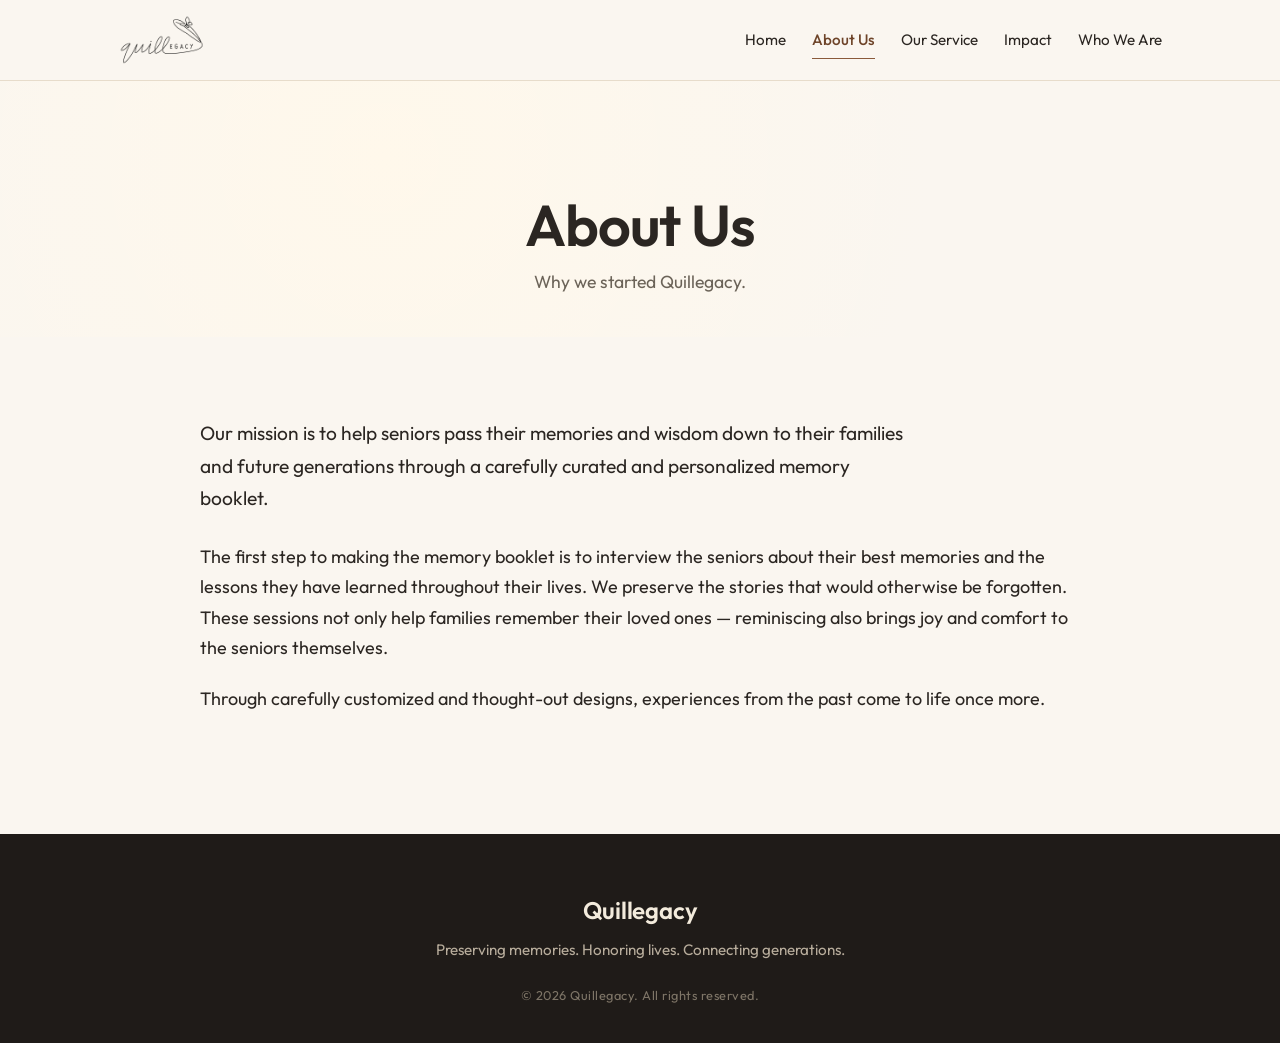
==== about.html @ b941f5f4 "Version 2" ====
<!DOCTYPE html>
<html lang="en">
<head>
  <meta charset="UTF-8" />
  <meta name="viewport" content="width=device-width, initial-scale=1.0" />
  <title>About Us — Quillegacy</title>
  <meta name="description" content="Our mission is to help seniors pass their memories and wisdom down to their families through personalized memory booklets." />
  <link rel="stylesheet" href="style.css" />
  <link rel="preconnect" href="https://fonts.googleapis.com">
  <link rel="preconnect" href="https://fonts.gstatic.com" crossorigin>
  <link href="https://fonts.googleapis.com/css2?family=Outfit:wght@300;400;500;600;700&display=swap" rel="stylesheet">
</head>
<body>

  <header class="nav">
    <div class="nav-inner">
      <a href="index.html" class="logo" aria-label="Quillegacy home">
        <img src="images/quillegacy-logo.png" alt="Quillegacy" />
      </a>
      <nav>
        <a href="index.html">Home</a>
        <a href="about.html" aria-current="page">About Us</a>
        <a href="services.html">Our Service</a>
        <a href="impact.html">Impact</a>
        <a href="team.html">Who We Are</a>
      </nav>
    </div>
  </header>

  <section class="page-header">
    <div class="container">
      <h1>About Us</h1>
      <p class="page-sub">Why we started Quillegacy.</p>
    </div>
  </section>

  <section class="section section-light">
    <div class="container">
      <p class="lead">
        Our mission is to help seniors pass their memories and wisdom down to their
        families and future generations through a carefully curated and personalized
        memory booklet.
      </p>
      <p>
        The first step to making the memory booklet is to interview the seniors about
        their best memories and the lessons they have learned throughout their lives.
        We preserve the stories that would otherwise be forgotten. These sessions not
        only help families remember their loved ones — reminiscing also brings joy
        and comfort to the seniors themselves.
      </p>
      <p>
        Through carefully customized and thought-out designs, experiences from the
        past come to life once more.
      </p>
    </div>
  </section>

  <footer class="footer">
    <div class="container">
      <p class="footer-brand">Quillegacy</p>
      <p class="footer-tag">Preserving memories. Honoring lives. Connecting generations.</p>
      <p class="footer-copy">&copy; 2026 Quillegacy. All rights reserved.</p>
    </div>
  </footer>

</body>
</html>
---- style.css ----
/* =========================================================
   Quillegacy — Stylesheet
   Edit the colors and fonts here to change the whole site.
   ========================================================= */

:root {
  /* Color palette — warm, gentle, legacy-inspired */
  --cream:      #faf6f0;   /* page background */
  --warm:       #f3ebdc;   /* alternating section background */
  --ink:        #2b2622;   /* main text color */
  --muted:      #6b6358;   /* secondary text */
  --accent:     #8a5a3b;   /* buttons & highlights */
  --accent-dk:  #6e4429;   /* hover color */
  --line:       #e7dccb;   /* subtle borders */

  /* Font — Outfit is the closest free match to Canva's "Now".
     To swap in the real "Now" font, see README.md.            */
  --font: 'Outfit', -apple-system, BlinkMacSystemFont, 'Segoe UI',
          Roboto, 'Helvetica Neue', Arial, sans-serif;
}

/* ---------- Base ---------- */

* { box-sizing: border-box; }

html { scroll-behavior: smooth; }

body {
  margin: 0;
  font-family: var(--font);
  font-weight: 400;
  font-size: 18px;
  line-height: 1.7;
  color: var(--ink);
  background: var(--cream);
  -webkit-font-smoothing: antialiased;
  -moz-osx-font-smoothing: grayscale;
}

h1, h2, h3 {
  font-family: var(--font);
  font-weight: 600;
  letter-spacing: -0.015em;
  line-height: 1.18;
  margin: 0 0 0.6em;
  color: var(--ink);
}

h1 { font-size: clamp(2.2rem, 5vw, 3.6rem); font-weight: 600; }
h2 { font-size: clamp(1.7rem, 3.4vw, 2.4rem); }
h3 { font-size: 1.25rem; font-weight: 600; }

p { margin: 0 0 1.1em; }

a { color: var(--accent); text-decoration: none; }
a:hover { color: var(--accent-dk); }

.center { text-align: center; }

/* ---------- Navigation ---------- */

.nav {
  position: sticky;
  top: 0;
  z-index: 50;
  background: rgba(250, 246, 240, 0.92);
  backdrop-filter: saturate(160%) blur(10px);
  border-bottom: 1px solid var(--line);
}

.nav-inner {
  max-width: 1100px;
  margin: 0 auto;
  padding: 14px 28px;
  display: flex;
  align-items: center;
  justify-content: space-between;
  gap: 24px;
}

.logo {
  display: inline-flex;
  align-items: center;
  flex-shrink: 0;
}
.logo img {
  height: 52px;
  width: auto;
  display: block;
}

.nav nav {
  display: flex;
  flex-wrap: wrap;
  gap: 26px;
  justify-content: flex-end;
}

.nav nav a {
  font-size: 0.95rem;
  font-weight: 400;
  color: var(--ink);
  position: relative;
  padding: 4px 0;
}

.nav nav a::after {
  content: "";
  position: absolute;
  left: 0; bottom: -2px;
  width: 0; height: 1px;
  background: var(--accent);
  transition: width 0.25s ease;
}

.nav nav a:hover::after { width: 100%; }

.nav nav a[aria-current="page"] {
  color: var(--accent-dk);
  font-weight: 500;
}
.nav nav a[aria-current="page"]::after {
  width: 100%;
}

/* ---------- Landing Hero ---------- */

.hero {
  min-height: 82vh;
  display: flex;
  align-items: center;
  justify-content: center;
  padding: 80px 28px;
  background:
    radial-gradient(circle at 20% 20%, #fff8eb 0%, transparent 55%),
    radial-gradient(circle at 80% 70%, #f0e3cc 0%, transparent 60%),
    var(--cream);
}

.hero-content {
  max-width: 780px;
  text-align: center;
}

.hero h1 {
  font-weight: 600;
  letter-spacing: -0.02em;
}

.tagline {
  font-size: 1.12rem;
  color: var(--muted);
  max-width: 620px;
  margin: 0 auto 2rem;
}

.hero-actions {
  display: flex;
  gap: 14px;
  justify-content: center;
  flex-wrap: wrap;
}

.btn {
  display: inline-block;
  padding: 13px 32px;
  background: var(--accent);
  color: #fff;
  border-radius: 999px;
  font-size: 0.95rem;
  font-weight: 500;
  letter-spacing: 0.01em;
  transition: background 0.2s ease, transform 0.2s ease, box-shadow 0.2s ease;
}
.btn:hover {
  background: var(--accent-dk);
  color: #fff;
  transform: translateY(-1px);
  box-shadow: 0 10px 22px rgba(110, 68, 41, 0.18);
}
.btn-ghost {
  background: transparent;
  color: var(--accent);
  border: 1px solid var(--accent);
}
.btn-ghost:hover {
  background: var(--accent);
  color: #fff;
}

/* ---------- Page header (inner pages) ---------- */

.page-header {
  padding: 110px 28px 40px;
  background:
    radial-gradient(circle at 30% 30%, #fff8eb 0%, transparent 60%),
    var(--cream);
  text-align: center;
}

.page-header h1 {
  margin-bottom: 8px;
}

.page-sub {
  color: var(--muted);
  font-size: 1.1rem;
  margin: 0;
}

/* ---------- Sections ---------- */

.section {
  padding: 80px 28px 100px;
}

.section-light { background: var(--cream); }
.section-warm  { background: var(--warm); }

.container {
  max-width: 880px;
  margin: 0 auto;
}

.section h2 {
  position: relative;
  padding-bottom: 14px;
  margin-bottom: 28px;
}
.section h2::after {
  content: "";
  display: block;
  width: 44px;
  height: 2px;
  background: var(--accent);
  margin-top: 14px;
  border-radius: 2px;
}
.section h2.center::after { margin-left: auto; margin-right: auto; }

.lead {
  font-size: 1.2rem;
  color: var(--ink);
  font-weight: 400;
  margin-bottom: 1.4em;
  max-width: 720px;
}

/* ---------- Landing tile grid ---------- */

.tile-grid {
  display: grid;
  grid-template-columns: repeat(auto-fit, minmax(220px, 1fr));
  gap: 20px;
  margin-top: 40px;
}

.tile {
  display: block;
  background: var(--cream);
  border: 1px solid var(--line);
  border-radius: 14px;
  padding: 28px 26px 24px;
  color: var(--ink);
  transition: transform 0.25s ease, box-shadow 0.25s ease, border-color 0.25s ease;
  position: relative;
}
.tile:hover {
  transform: translateY(-4px);
  box-shadow: 0 14px 30px rgba(60, 40, 20, 0.08);
  border-color: var(--accent);
  color: var(--ink);
}
.tile h3 {
  color: var(--accent-dk);
  margin-bottom: 8px;
}
.tile p {
  margin: 0;
  color: var(--muted);
  font-size: 0.98rem;
}
.tile-arrow {
  display: inline-block;
  margin-top: 14px;
  color: var(--accent);
  font-size: 1.1rem;
  transition: transform 0.2s ease;
}
.tile:hover .tile-arrow { transform: translateX(4px); }

/* ---------- Impact cards ---------- */

.impact-grid {
  display: grid;
  grid-template-columns: repeat(auto-fit, minmax(240px, 1fr));
  gap: 22px;
  margin-top: 36px;
}

.impact-card {
  background: var(--cream);
  padding: 30px 26px;
  border-radius: 14px;
  border: 1px solid var(--line);
  transition: transform 0.25s ease, box-shadow 0.25s ease;
}
.impact-card:hover {
  transform: translateY(-4px);
  box-shadow: 0 14px 30px rgba(60, 40, 20, 0.08);
}
.impact-card h3 { color: var(--accent-dk); margin-bottom: 10px; }
.impact-card p  { margin: 0; color: var(--muted); font-size: 1rem; }

/* ---------- Value list (Our Service page) ---------- */

.value-list {
  margin-top: 36px;
  display: grid;
  gap: 0;
}

.value-item {
  padding: 22px 0;
  border-bottom: 1px solid var(--line);
}
.value-item:last-child { border-bottom: none; }

.value-item h3 {
  color: var(--accent-dk);
  margin: 0 0 6px;
  font-size: 1.15rem;
}
.value-item p {
  margin: 0;
  color: var(--muted);
  font-size: 1rem;
  max-width: 680px;
}

/* ---------- Footer ---------- */

.footer {
  background: #1f1b18;
  color: #d7cdbe;
  padding: 56px 28px 36px;
  text-align: center;
}

.footer-brand {
  font-family: var(--font);
  font-size: 1.5rem;
  font-weight: 600;
  color: #f3ebdc;
  margin: 0 0 6px;
  letter-spacing: -0.01em;
}

.footer-tag {
  font-size: 0.95rem;
  margin-bottom: 22px;
  color: #b8ad9c;
}

.footer-copy {
  font-size: 0.8rem;
  color: #7e7567;
  letter-spacing: 0.04em;
  margin: 0;
}

/* ---------- Responsive ---------- */

@media (max-width: 720px) {
  .nav-inner {
    flex-direction: column;
    align-items: center;
    gap: 10px;
    padding: 14px 20px;
  }
  .nav nav { justify-content: center; gap: 18px; }
  .nav nav a { font-size: 0.9rem; }
  .logo img { height: 44px; }
}

@media (max-width: 480px) {
  body { font-size: 17px; }
  .section { padding: 60px 22px 80px; }
  .page-header { padding: 70px 22px 30px; }
}
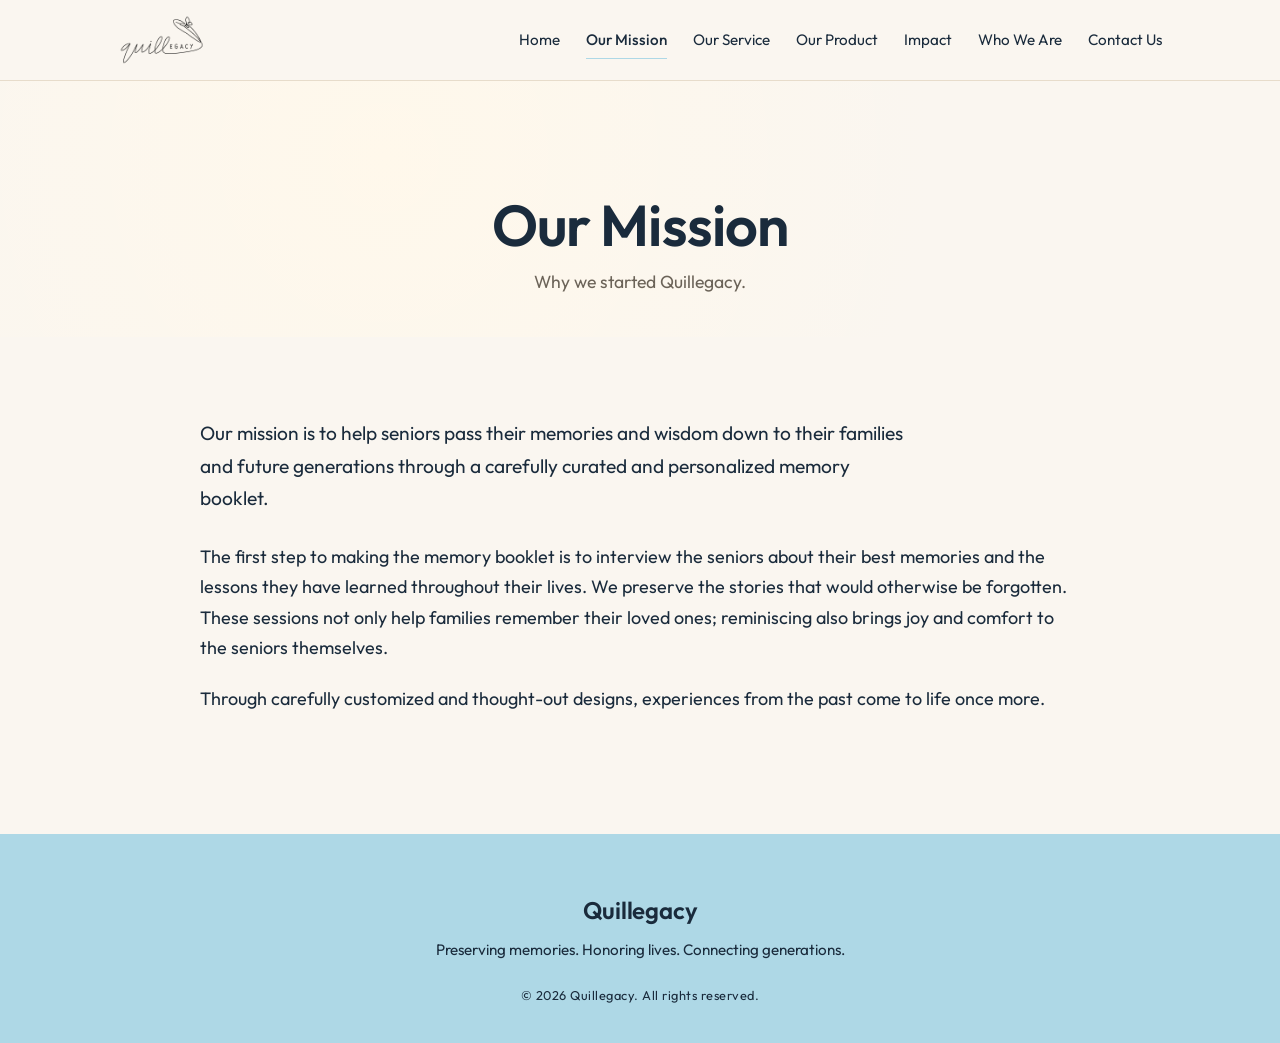
==== commit ea043621: "version" ====
--- a/about.html
+++ b/about.html
@@ -3,7 +3,7 @@
 <head>
   <meta charset="UTF-8" />
   <meta name="viewport" content="width=device-width, initial-scale=1.0" />
-  <title>About Us — Quillegacy</title>
+  <title>Our Mission — Quillegacy</title>
   <meta name="description" content="Our mission is to help seniors pass their memories and wisdom down to their families through personalized memory booklets." />
   <link rel="stylesheet" href="style.css" />
   <link rel="preconnect" href="https://fonts.googleapis.com">
@@ -19,17 +19,19 @@
       </a>
       <nav>
         <a href="index.html">Home</a>
-        <a href="about.html" aria-current="page">About Us</a>
+        <a href="about.html" aria-current="page">Our Mission</a>
         <a href="services.html">Our Service</a>
+        <a href="product.html">Our Product</a>
         <a href="impact.html">Impact</a>
         <a href="team.html">Who We Are</a>
+        <a href="contact.html">Contact Us</a>
       </nav>
     </div>
   </header>
 
   <section class="page-header">
     <div class="container">
-      <h1>About Us</h1>
+      <h1>Our Mission</h1>
       <p class="page-sub">Why we started Quillegacy.</p>
     </div>
   </section>
@@ -45,7 +47,7 @@
         The first step to making the memory booklet is to interview the seniors about
         their best memories and the lessons they have learned throughout their lives.
         We preserve the stories that would otherwise be forgotten. These sessions not
-        only help families remember their loved ones — reminiscing also brings joy
+        only help families remember their loved ones; reminiscing also brings joy
         and comfort to the seniors themselves.
       </p>
       <p>
--- a/style.css
+++ b/style.css
@@ -7,10 +7,10 @@
   /* Color palette — warm, gentle, legacy-inspired */
   --cream:      #faf6f0;   /* page background */
   --warm:       #f3ebdc;   /* alternating section background */
-  --ink:        #2b2622;   /* main text color */
+  --ink:        #1a2b3c;   /* main text color */
   --muted:      #6b6358;   /* secondary text */
-  --accent:     #8a5a3b;   /* buttons & highlights */
-  --accent-dk:  #6e4429;   /* hover color */
+  --accent:     #aed8e6;   /* buttons & highlights */
+  --accent-dk:  #1a2b3c;   /* hover color */
   --line:       #e7dccb;   /* subtle borders */
 
   /* Font — Outfit is the closest free match to Canva's "Now".
@@ -131,15 +131,19 @@
   align-items: center;
   justify-content: center;
   padding: 80px 28px;
-  background:
-    radial-gradient(circle at 20% 20%, #fff8eb 0%, transparent 55%),
-    radial-gradient(circle at 80% 70%, #f0e3cc 0%, transparent 60%),
-    var(--cream);
+  background: var(--cream);
 }
 
 .hero-content {
   max-width: 780px;
   text-align: center;
+}
+
+.hero-logo {
+  width: clamp(260px, 38vw, 420px);
+  height: auto;
+  display: block;
+  margin: 0 auto 28px;
 }
 
 .hero h1 {
@@ -312,6 +316,106 @@
 .impact-card h3 { color: var(--accent-dk); margin-bottom: 10px; }
 .impact-card p  { margin: 0; color: var(--muted); font-size: 1rem; }
 
+/* ---------- Product feature (Our Product page) ---------- */
+
+.product-feature {
+  display: grid;
+  grid-template-columns: minmax(260px, 1fr) 1.1fr;
+  gap: 48px;
+  align-items: center;
+  margin-top: 12px;
+}
+
+.product-image {
+  display: flex;
+  justify-content: center;
+}
+
+.product-image img {
+  width: 100%;
+  max-width: 500px;
+  height: auto;
+  border-radius: 14px;
+  box-shadow: 0 18px 40px rgba(60, 40, 20, 0.15);
+}
+
+.product-text .lead {
+  margin-top: 0;
+  font-size: 1.32rem;
+}
+
+.product-text p {
+  font-size: 1.08rem;
+}
+
+@media (max-width: 760px) {
+  .product-feature {
+    grid-template-columns: 1fr;
+    gap: 28px;
+  }
+  .product-image img { max-width: 400px; }
+}
+
+/* ---------- Interview questions list ---------- */
+
+.question-list {
+  margin: 36px 0 0;
+  padding: 0;
+  list-style: none;
+  counter-reset: q;
+  display: grid;
+  gap: 12px;
+}
+
+.question-list li {
+  counter-increment: q;
+  position: relative;
+  padding: 16px 18px 16px 60px;
+  background: var(--cream);
+  border: 1px solid var(--line);
+  border-radius: 12px;
+  color: var(--ink);
+  font-size: 1rem;
+  line-height: 1.55;
+  transition: transform 0.2s ease, box-shadow 0.2s ease, border-color 0.2s ease;
+}
+
+.question-list li::before {
+  content: counter(q);
+  position: absolute;
+  left: 16px;
+  top: 50%;
+  transform: translateY(-50%);
+  width: 32px;
+  height: 32px;
+  border-radius: 50%;
+  background: var(--accent);
+  color: #fff;
+  font-size: 0.85rem;
+  font-weight: 600;
+  display: flex;
+  align-items: center;
+  justify-content: center;
+}
+
+.question-list li:hover {
+  transform: translateX(2px);
+  border-color: var(--accent);
+  box-shadow: 0 6px 16px rgba(60, 40, 20, 0.06);
+}
+
+@media (max-width: 520px) {
+  .question-list li {
+    padding: 14px 14px 14px 54px;
+    font-size: 0.96rem;
+  }
+  .question-list li::before {
+    width: 28px;
+    height: 28px;
+    left: 14px;
+  }
+}
+
 /* ---------- Value list (Our Service page) ---------- */
 
 .value-list {
@@ -338,11 +442,61 @@
   max-width: 680px;
 }
 
+/* ---------- Contact page ---------- */
+
+.contact-card {
+  max-width: 580px;
+  margin: 20px auto 0;
+  padding: 48px 36px;
+  background: var(--cream);
+  border: 1px solid var(--line);
+  border-radius: 18px;
+  text-align: center;
+  box-shadow: 0 10px 30px rgba(60, 40, 20, 0.05);
+}
+
+.contact-intro {
+  font-size: 1.1rem;
+  color: var(--ink);
+  margin: 0 0 28px;
+  line-height: 1.6;
+}
+
+.contact-email {
+  display: inline-block;
+  font-size: clamp(1.4rem, 3.4vw, 2rem);
+  font-weight: 600;
+  color: var(--accent-dk);
+  letter-spacing: -0.01em;
+  padding: 12px 28px;
+  border: 1px solid var(--accent);
+  border-radius: 999px;
+  transition: background 0.2s ease, color 0.2s ease, transform 0.2s ease;
+  word-break: break-all;
+}
+
+.contact-email:hover {
+  background: var(--accent);
+  color: #fff;
+  transform: translateY(-1px);
+}
+
+.contact-note {
+  font-size: 0.95rem;
+  color: var(--muted);
+  margin: 24px 0 0;
+}
+
+@media (max-width: 520px) {
+  .contact-card { padding: 36px 22px; }
+  .contact-email { padding: 10px 20px; }
+}
+
 /* ---------- Footer ---------- */
 
 .footer {
-  background: #1f1b18;
-  color: #d7cdbe;
+  background: #aed8e6;
+  color: #1a2b3c;
   padding: 56px 28px 36px;
   text-align: center;
 }
@@ -351,7 +505,7 @@
   font-family: var(--font);
   font-size: 1.5rem;
   font-weight: 600;
-  color: #f3ebdc;
+  color: #1a2b3c;
   margin: 0 0 6px;
   letter-spacing: -0.01em;
 }
@@ -359,12 +513,12 @@
 .footer-tag {
   font-size: 0.95rem;
   margin-bottom: 22px;
-  color: #b8ad9c;
+  color: #1a2b3c;
 }
 
 .footer-copy {
   font-size: 0.8rem;
-  color: #7e7567;
+  color: #1a2b3c;
   letter-spacing: 0.04em;
   margin: 0;
 }
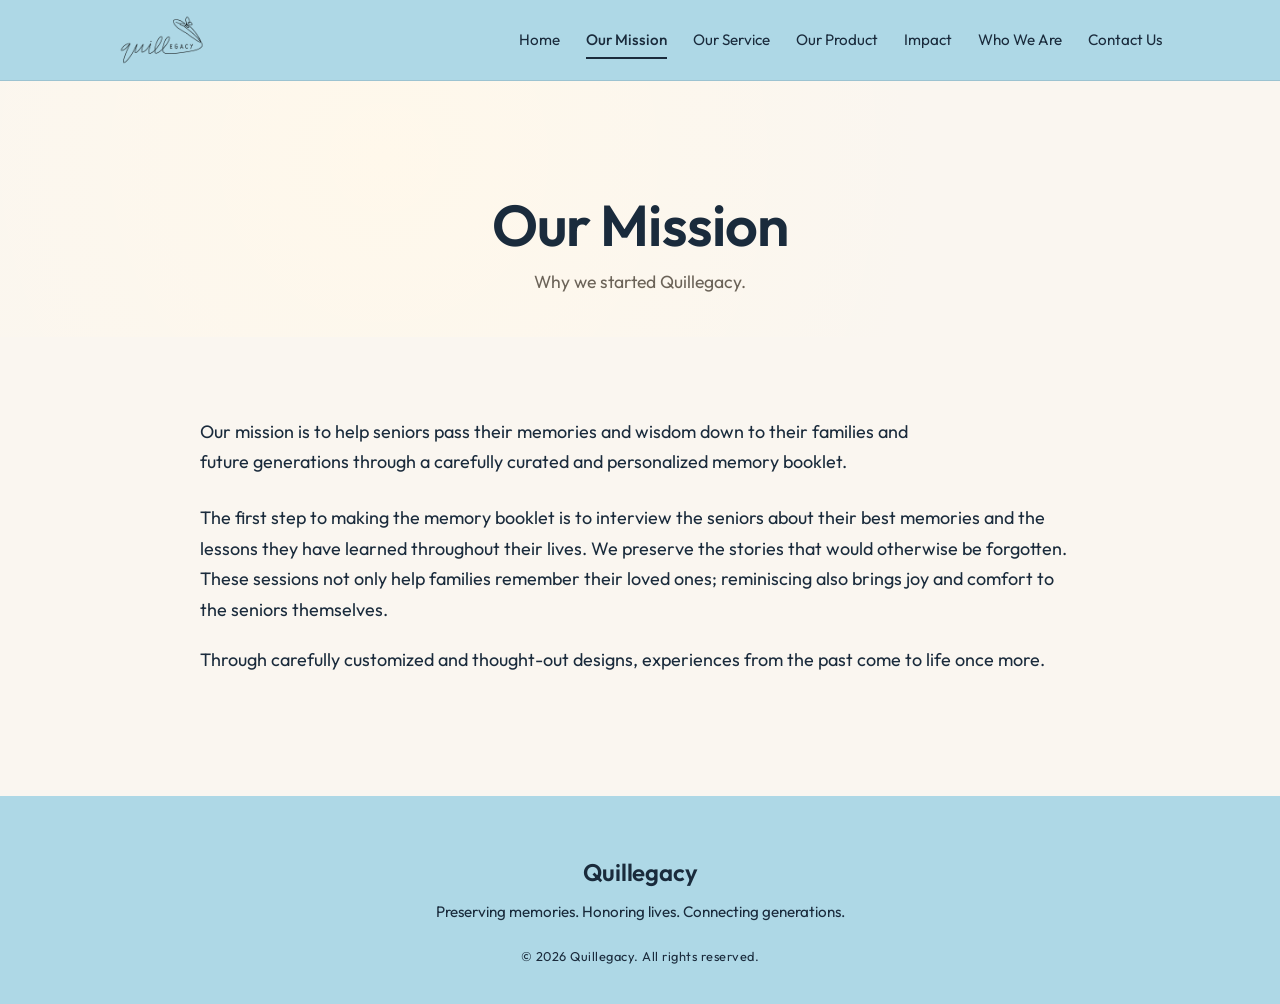
==== commit aff3a471: "Favicon + Our Service pic" ====
--- a/about.html
+++ b/about.html
@@ -5,6 +5,8 @@
   <meta name="viewport" content="width=device-width, initial-scale=1.0" />
   <title>Our Mission — Quillegacy</title>
   <meta name="description" content="Our mission is to help seniors pass their memories and wisdom down to their families through personalized memory booklets." />
+  <link rel="icon" href="images/favicon.png" type="image/png" />
+  <link rel="apple-touch-icon" href="images/favicon.png" />
   <link rel="stylesheet" href="style.css" />
   <link rel="preconnect" href="https://fonts.googleapis.com">
   <link rel="preconnect" href="https://fonts.gstatic.com" crossorigin>
--- a/style.css
+++ b/style.css
@@ -63,9 +63,8 @@
   position: sticky;
   top: 0;
   z-index: 50;
-  background: rgba(250, 246, 240, 0.92);
-  backdrop-filter: saturate(160%) blur(10px);
-  border-bottom: 1px solid var(--line);
+  background: #aed8e6;
+  border-bottom: 1px solid rgba(26, 43, 60, 0.12);
 }
 
 .nav-inner {
@@ -108,8 +107,8 @@
   content: "";
   position: absolute;
   left: 0; bottom: -2px;
-  width: 0; height: 1px;
-  background: var(--accent);
+  width: 0; height: 2px;
+  background: var(--accent-dk);
   transition: width 0.25s ease;
 }
 
@@ -243,7 +242,7 @@
 .section h2.center::after { margin-left: auto; margin-right: auto; }
 
 .lead {
-  font-size: 1.2rem;
+  font-size: inherit;
   color: var(--ink);
   font-weight: 400;
   margin-bottom: 1.4em;
@@ -318,42 +317,80 @@
 
 /* ---------- Product feature (Our Product page) ---------- */
 
+.section-product {
+  padding-top: 28px;
+  padding-bottom: 80px;
+}
+
 .product-feature {
   display: grid;
-  grid-template-columns: minmax(260px, 1fr) 1.1fr;
-  gap: 48px;
+  grid-template-columns: minmax(320px, 1.15fr) 1fr;
+  gap: 36px;
   align-items: center;
-  margin-top: 12px;
+  margin-top: 0;
 }
 
 .product-image {
   display: flex;
   justify-content: center;
+  align-self: center;
+  width: 100%;
+  border-radius: 12px;
+  box-shadow: 0 12px 28px rgba(60, 40, 20, 0.12);
+  overflow: hidden;
+}
+
+.product-image--wide {
+  max-width: 620px;
+}
+
+.product-image--portrait {
+  max-width: 420px;
 }
 
 .product-image img {
   width: 100%;
-  max-width: 500px;
   height: auto;
-  border-radius: 14px;
-  box-shadow: 0 18px 40px rgba(60, 40, 20, 0.15);
+  display: block;
+}
+
+.product-image--wide img {
+  max-width: 620px;
+}
+
+.product-image--portrait img {
+  max-width: 420px;
+}
+
+.product-text {
+  display: flex;
+  flex-direction: column;
+  justify-content: center;
+  align-self: center;
 }
 
 .product-text .lead {
   margin-top: 0;
-  font-size: 1.32rem;
-}
-
-.product-text p {
-  font-size: 1.08rem;
+  margin-bottom: 1.1em;
 }
 
 @media (max-width: 760px) {
   .product-feature {
     grid-template-columns: 1fr;
-    gap: 28px;
+    gap: 24px;
   }
-  .product-image img { max-width: 400px; }
+  .product-image {
+    align-self: center;
+    max-width: 100%;
+    justify-content: center;
+    overflow: visible;
+  }
+  .product-text { align-self: auto; }
+  .product-image img {
+    width: 100%;
+    max-width: 100%;
+    height: auto;
+  }
 }
 
 /* ---------- Interview questions list ---------- */
@@ -444,9 +481,17 @@
 
 /* ---------- Contact page ---------- */
 
+.page-header--compact {
+  padding-bottom: 16px;
+}
+
+.section-contact {
+  padding-top: 24px;
+}
+
 .contact-card {
   max-width: 580px;
-  margin: 20px auto 0;
+  margin: 0 auto;
   padding: 48px 36px;
   background: var(--cream);
   border: 1px solid var(--line);
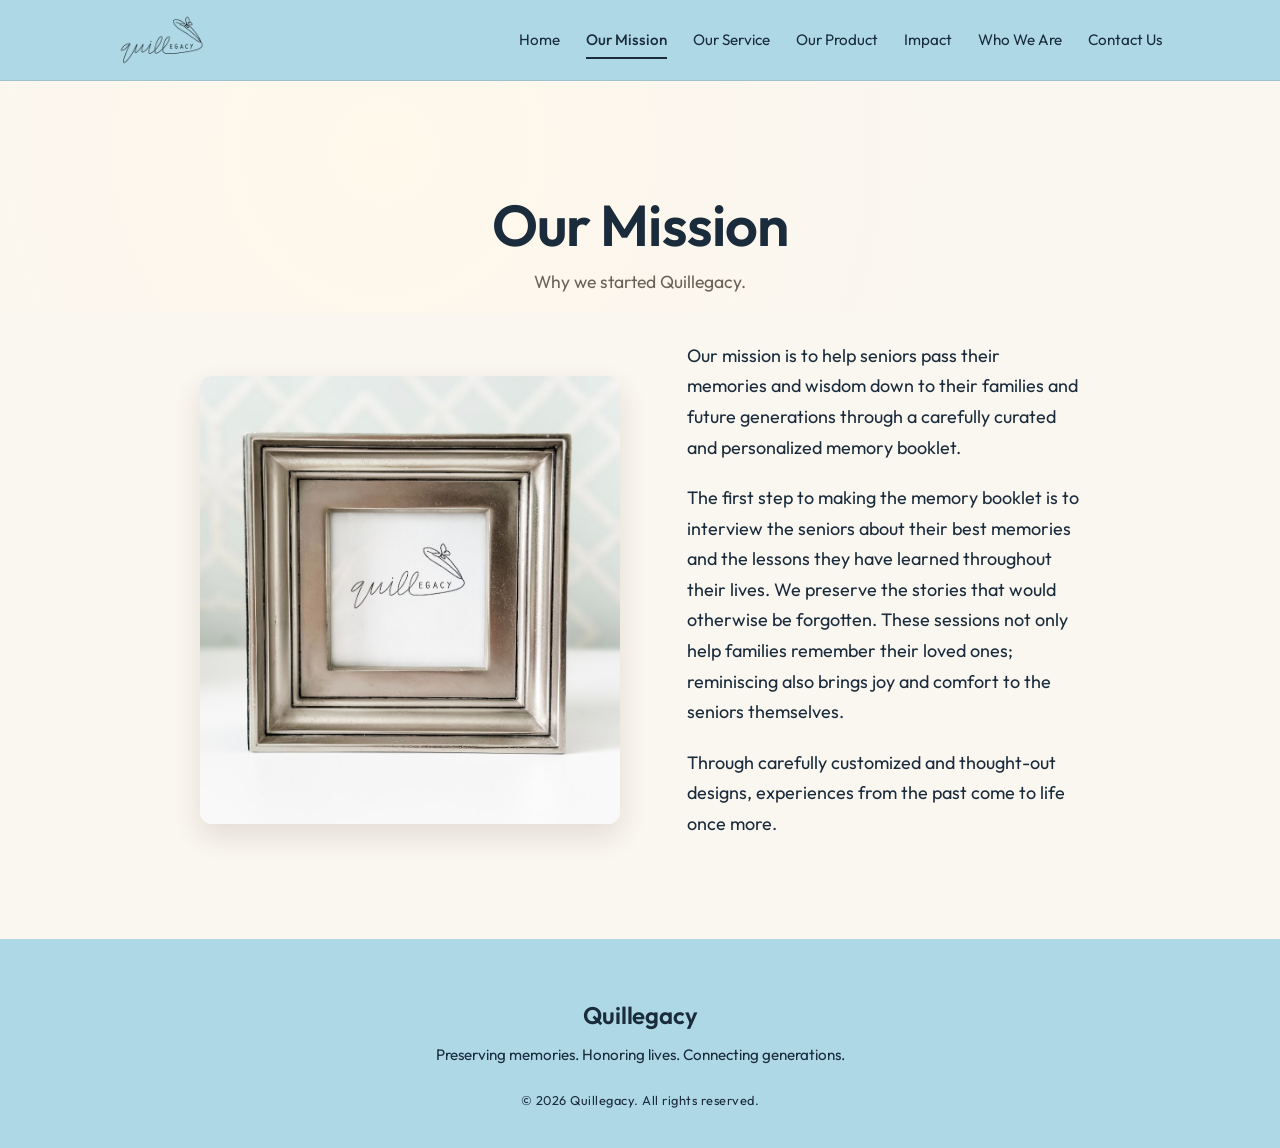
==== commit 17768581: "Our Mission image Quillegacy photoframe pic" ====
--- a/about.html
+++ b/about.html
@@ -31,31 +31,38 @@
     </div>
   </header>
 
-  <section class="page-header">
+  <section class="page-header page-header--compact">
     <div class="container">
       <h1>Our Mission</h1>
       <p class="page-sub">Why we started Quillegacy.</p>
     </div>
   </section>
 
-  <section class="section section-light">
+  <section class="section section-light section-product">
     <div class="container">
-      <p class="lead">
-        Our mission is to help seniors pass their memories and wisdom down to their
-        families and future generations through a carefully curated and personalized
-        memory booklet.
-      </p>
-      <p>
-        The first step to making the memory booklet is to interview the seniors about
-        their best memories and the lessons they have learned throughout their lives.
-        We preserve the stories that would otherwise be forgotten. These sessions not
-        only help families remember their loved ones; reminiscing also brings joy
-        and comfort to the seniors themselves.
-      </p>
-      <p>
-        Through carefully customized and thought-out designs, experiences from the
-        past come to life once more.
-      </p>
+      <div class="product-feature">
+        <div class="product-image product-image--portrait">
+          <img src="images/mission-frame.png" alt="A framed Quillegacy logo card on a shelf against a light blue patterned wall." />
+        </div>
+        <div class="product-text">
+          <p class="lead">
+            Our mission is to help seniors pass their memories and wisdom down to their
+            families and future generations through a carefully curated and personalized
+            memory booklet.
+          </p>
+          <p>
+            The first step to making the memory booklet is to interview the seniors about
+            their best memories and the lessons they have learned throughout their lives.
+            We preserve the stories that would otherwise be forgotten. These sessions not
+            only help families remember their loved ones; reminiscing also brings joy
+            and comfort to the seniors themselves.
+          </p>
+          <p>
+            Through carefully customized and thought-out designs, experiences from the
+            past come to life once more.
+          </p>
+        </div>
+      </div>
     </div>
   </section>
 
